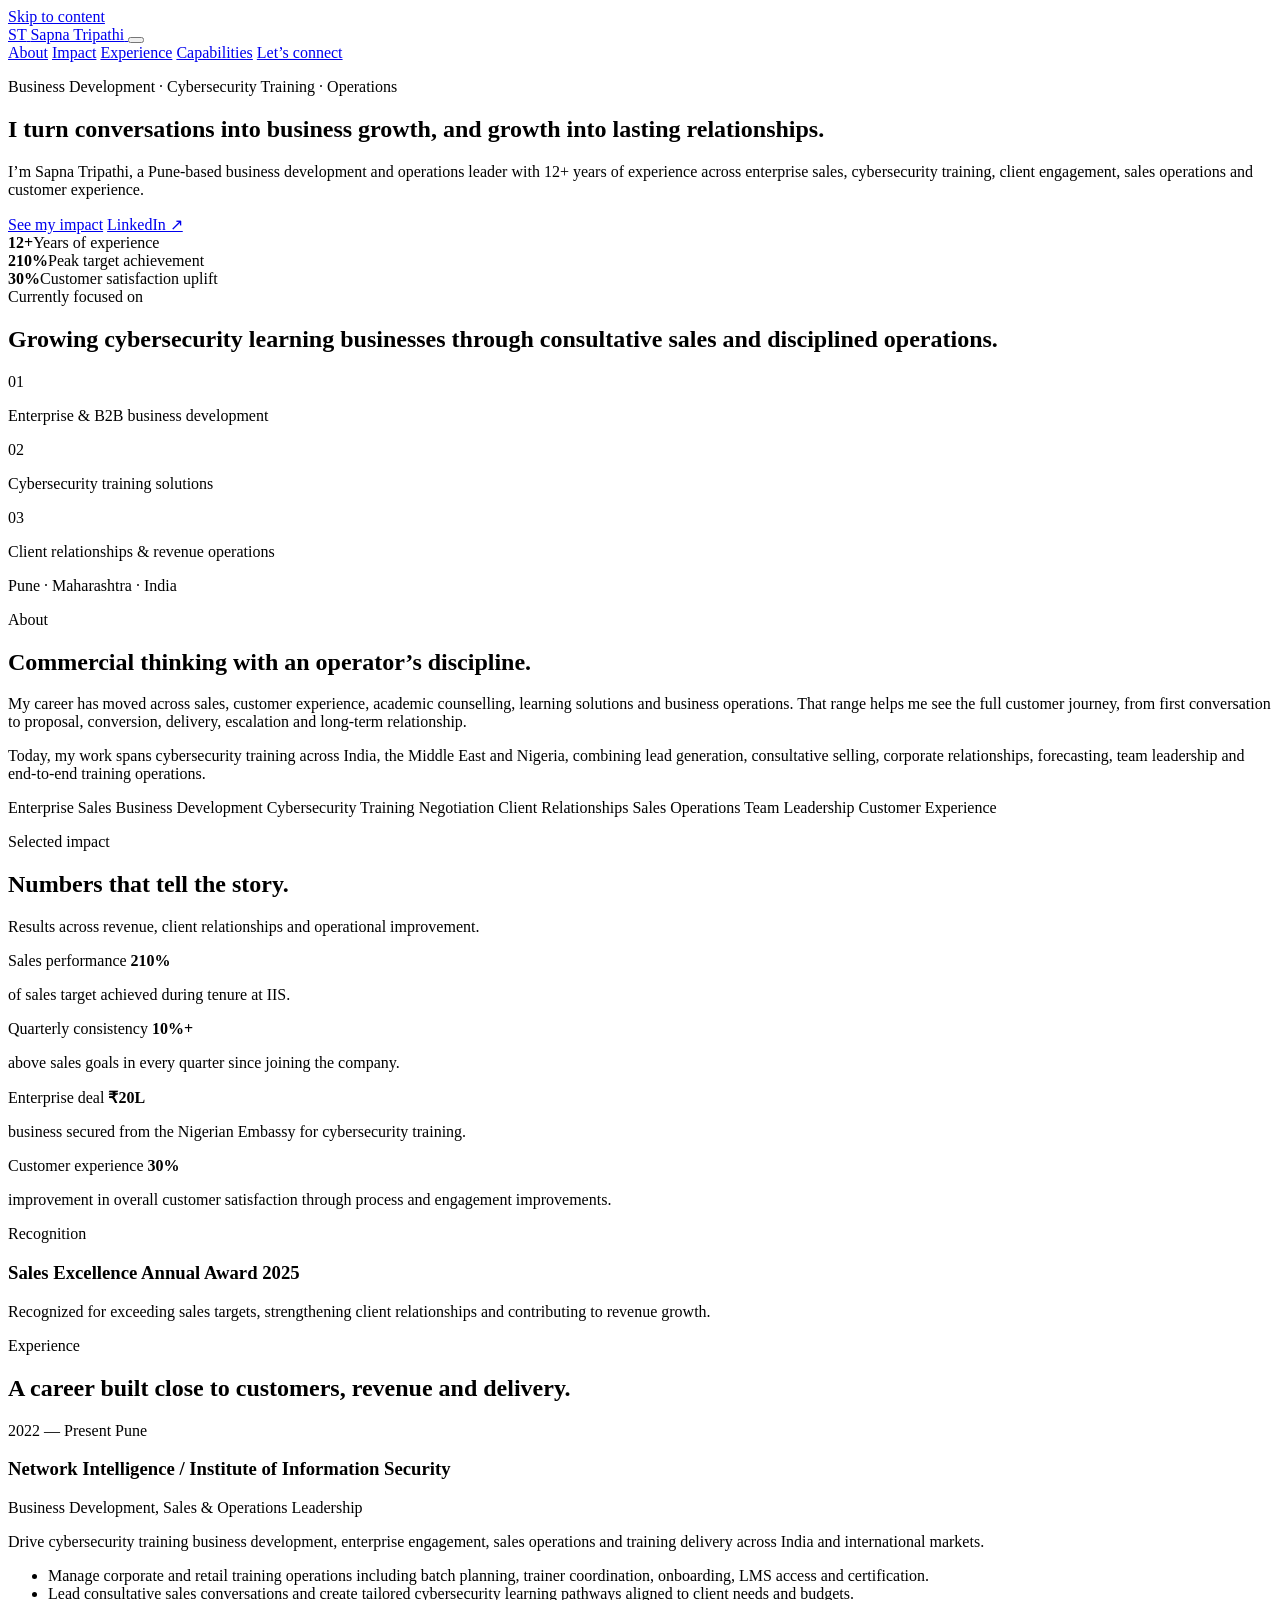
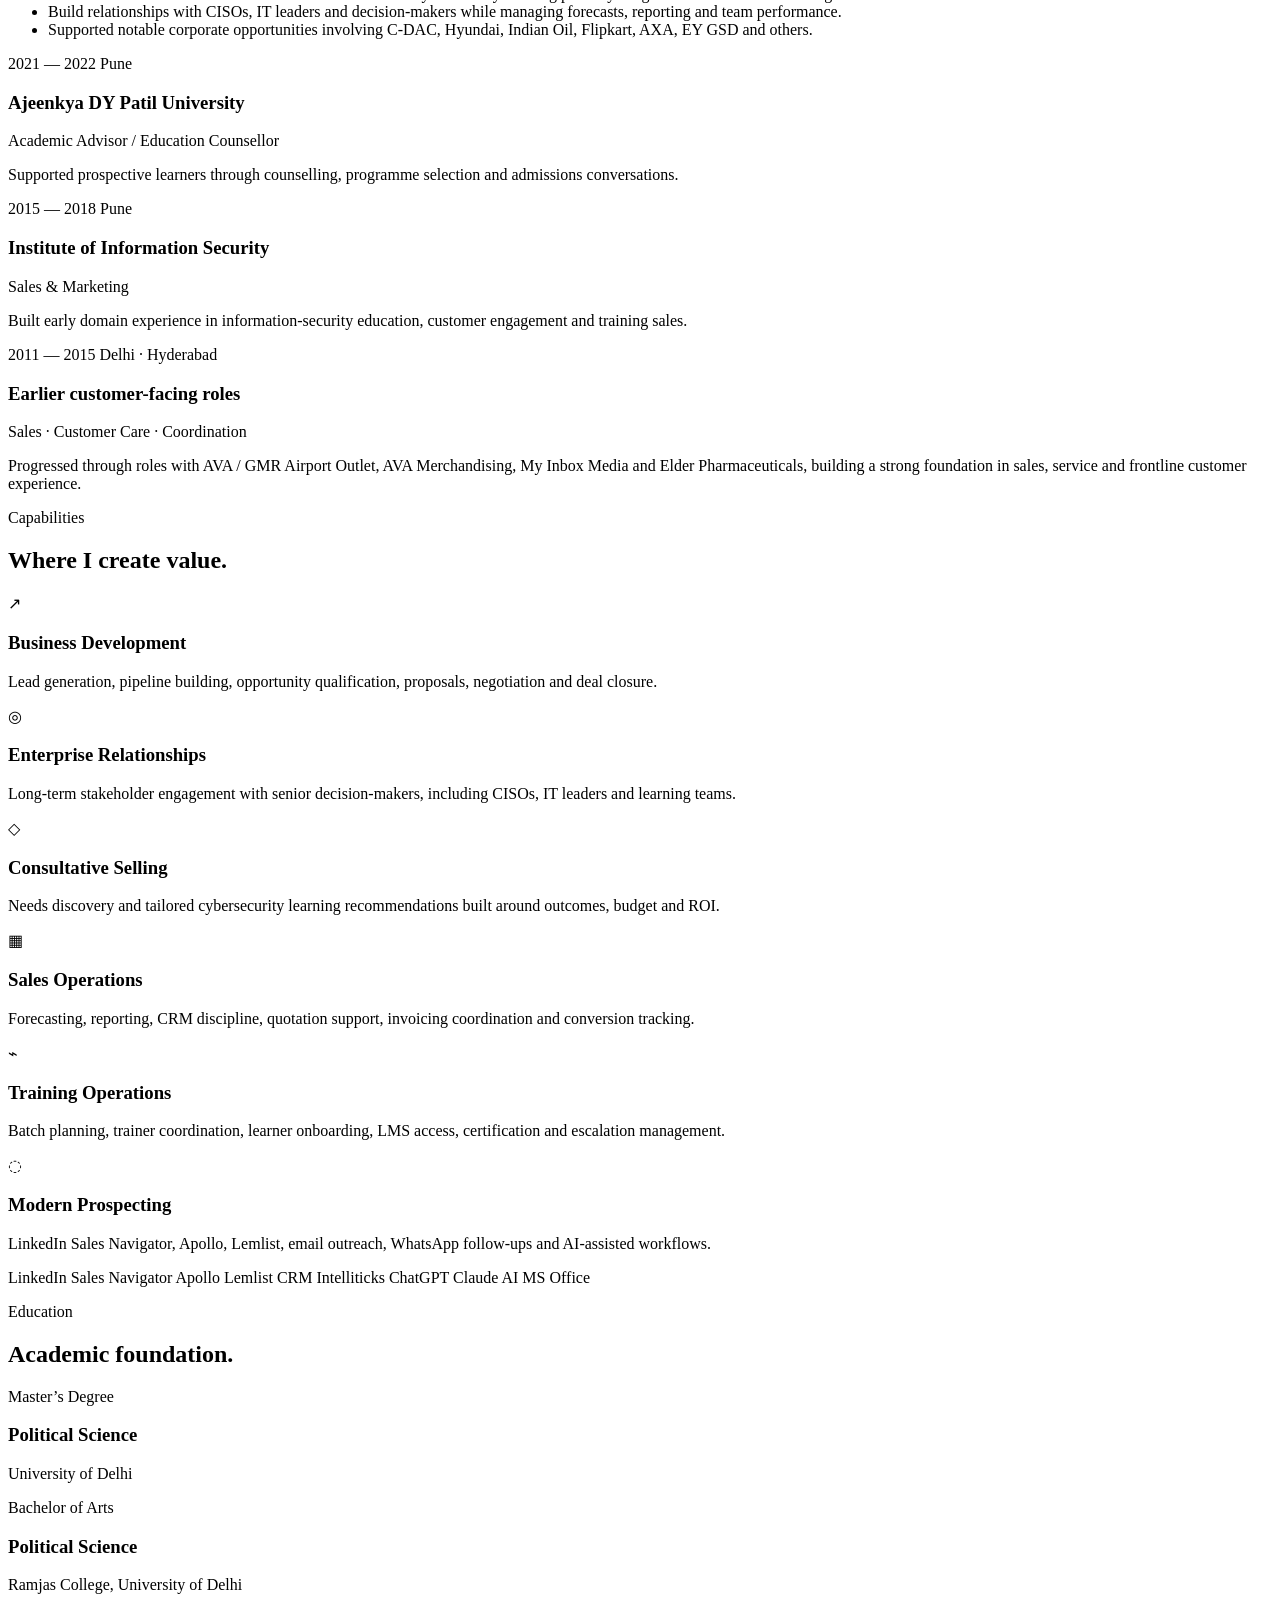
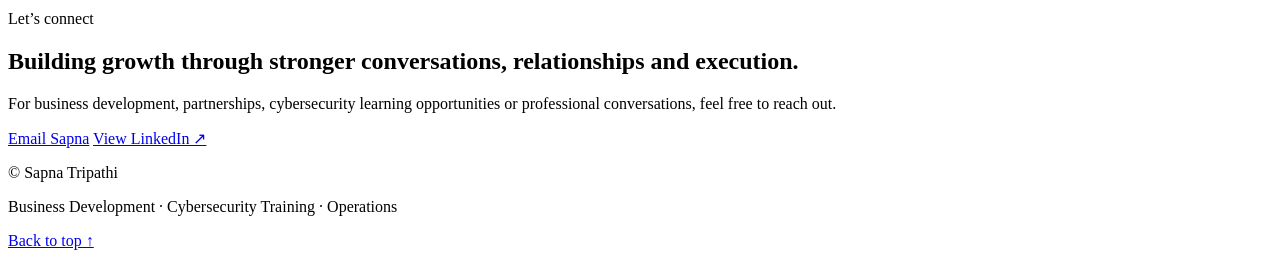
==== index.html @ ea3a7f4a "Create initial portfolio homepage" ====
<!doctype html>
<html lang="en">
<head>
  <meta charset="utf-8">
  <meta name="viewport" content="width=device-width, initial-scale=1">
  <title>Sapna Tripathi | Business Development & Operations</title>
  <meta name="description" content="Sapna Tripathi is a Business Development and Operations leader with 12+ years of experience across cybersecurity training, enterprise sales, client relationships, sales operations and customer experience.">
  <meta name="theme-color" content="#0d1726">
  <meta property="og:title" content="Sapna Tripathi | Business Development & Operations">
  <meta property="og:description" content="Business development, cybersecurity training, enterprise relationships and operations leadership.">
  <meta property="og:type" content="website">
  <link rel="preconnect" href="https://fonts.googleapis.com">
  <link rel="preconnect" href="https://fonts.gstatic.com" crossorigin>
  <link href="https://fonts.googleapis.com/css2?family=DM+Sans:wght@400;500;600;700&family=Manrope:wght@500;600;700;800&display=swap" rel="stylesheet">
  <link rel="stylesheet" href="styles.css">
  <script type="application/ld+json">
  {
    "@context": "https://schema.org",
    "@type": "Person",
    "name": "Sapna Tripathi",
    "jobTitle": "Business Development and Operations Leader",
    "address": {
      "@type": "PostalAddress",
      "addressLocality": "Pune",
      "addressRegion": "Maharashtra",
      "addressCountry": "IN"
    },
    "email": "mailto:sapna15sep@gmail.com",
    "sameAs": ["https://www.linkedin.com/in/sapna-tripathi-58500759/"]
  }
  </script>
</head>
<body>
  <a class="skip-link" href="#main">Skip to content</a>

  <header class="site-header" id="top">
    <div class="container nav-wrap">
      <a class="brand" href="#top" aria-label="Sapna Tripathi home">
        <span class="brand-mark">ST</span>
        <span class="brand-name">Sapna Tripathi</span>
      </a>

      <button class="nav-toggle" type="button" aria-expanded="false" aria-controls="primary-nav" aria-label="Open navigation">
        <span></span><span></span><span></span>
      </button>

      <nav id="primary-nav" class="primary-nav" aria-label="Primary navigation">
        <a href="#about">About</a>
        <a href="#impact">Impact</a>
        <a href="#experience">Experience</a>
        <a href="#capabilities">Capabilities</a>
        <a class="nav-cta" href="#contact">Let’s connect</a>
      </nav>
    </div>
  </header>

  <main id="main">
    <section class="hero section">
      <div class="hero-glow hero-glow-one"></div>
      <div class="hero-glow hero-glow-two"></div>

      <div class="container hero-grid">
        <div class="hero-copy reveal">
          <p class="eyebrow">Business Development · Cybersecurity Training · Operations</p>
          <h1>I turn conversations into <span>business growth</span>, and growth into lasting relationships.</h1>
          <p class="hero-lead">
            I’m Sapna Tripathi, a Pune-based business development and operations leader with 12+ years of experience across enterprise sales, cybersecurity training, client engagement, sales operations and customer experience.
          </p>

          <div class="hero-actions">
            <a class="button button-primary" href="#impact">See my impact</a>
            <a class="button button-ghost" href="https://www.linkedin.com/in/sapna-tripathi-58500759/" target="_blank" rel="noopener noreferrer">LinkedIn ↗</a>
          </div>

          <div class="hero-proof" aria-label="Career highlights">
            <div><strong>12+</strong><span>Years of experience</span></div>
            <div><strong>210%</strong><span>Peak target achievement</span></div>
            <div><strong>30%</strong><span>Customer satisfaction uplift</span></div>
          </div>
        </div>

        <aside class="hero-card reveal" aria-label="Professional focus">
          <div class="hero-card-top">
            <span class="status-dot"></span>
            <span>Currently focused on</span>
          </div>
          <h2>Growing cybersecurity learning businesses through consultative sales and disciplined operations.</h2>
          <div class="focus-list">
            <div class="focus-item">
              <span>01</span>
              <p>Enterprise & B2B business development</p>
            </div>
            <div class="focus-item">
              <span>02</span>
              <p>Cybersecurity training solutions</p>
            </div>
            <div class="focus-item">
              <span>03</span>
              <p>Client relationships & revenue operations</p>
            </div>
          </div>
          <div class="location-chip">Pune · Maharashtra · India</div>
        </aside>
      </div>
    </section>

    <section class="section section-light" id="about">
      <div class="container split-layout">
        <div class="section-heading reveal">
          <p class="eyebrow">About</p>
          <h2>Commercial thinking with an operator’s discipline.</h2>
        </div>
        <div class="about-copy reveal">
          <p>
            My career has moved across sales, customer experience, academic counselling, learning solutions and business operations. That range helps me see the full customer journey, from first conversation to proposal, conversion, delivery, escalation and long-term relationship.
          </p>
          <p>
            Today, my work spans cybersecurity training across India, the Middle East and Nigeria, combining lead generation, consultative selling, corporate relationships, forecasting, team leadership and end-to-end training operations.
          </p>
          <div class="about-tags" aria-label="Areas of expertise">
            <span>Enterprise Sales</span>
            <span>Business Development</span>
            <span>Cybersecurity Training</span>
            <span>Negotiation</span>
            <span>Client Relationships</span>
            <span>Sales Operations</span>
            <span>Team Leadership</span>
            <span>Customer Experience</span>
          </div>
        </div>
      </div>
    </section>

    <section class="section impact-section" id="impact">
      <div class="container">
        <div class="section-heading centered reveal">
          <p class="eyebrow">Selected impact</p>
          <h2>Numbers that tell the story.</h2>
          <p>Results across revenue, client relationships and operational improvement.</p>
        </div>

        <div class="impact-grid">
          <article class="metric-card reveal">
            <span class="metric-label">Sales performance</span>
            <strong>210%</strong>
            <p>of sales target achieved during tenure at IIS.</p>
          </article>
          <article class="metric-card reveal">
            <span class="metric-label">Quarterly consistency</span>
            <strong>10%+</strong>
            <p>above sales goals in every quarter since joining the company.</p>
          </article>
          <article class="metric-card reveal">
            <span class="metric-label">Enterprise deal</span>
            <strong>₹20L</strong>
            <p>business secured from the Nigerian Embassy for cybersecurity training.</p>
          </article>
          <article class="metric-card reveal">
            <span class="metric-label">Customer experience</span>
            <strong>30%</strong>
            <p>improvement in overall customer satisfaction through process and engagement improvements.</p>
          </article>
        </div>

        <div class="recognition reveal">
          <div>
            <p class="eyebrow">Recognition</p>
            <h3>Sales Excellence Annual Award 2025</h3>
          </div>
          <p>Recognized for exceeding sales targets, strengthening client relationships and contributing to revenue growth.</p>
        </div>
      </div>
    </section>

    <section class="section section-light" id="experience">
      <div class="container">
        <div class="section-heading reveal">
          <p class="eyebrow">Experience</p>
          <h2>A career built close to customers, revenue and delivery.</h2>
        </div>

        <div class="timeline">
          <article class="timeline-item reveal">
            <div class="timeline-meta">
              <span>2022 — Present</span>
              <span>Pune</span>
            </div>
            <div class="timeline-content">
              <h3>Network Intelligence / Institute of Information Security</h3>
              <p class="role">Business Development, Sales & Operations Leadership</p>
              <p>Drive cybersecurity training business development, enterprise engagement, sales operations and training delivery across India and international markets.</p>
              <ul>
                <li>Manage corporate and retail training operations including batch planning, trainer coordination, onboarding, LMS access and certification.</li>
                <li>Lead consultative sales conversations and create tailored cybersecurity learning pathways aligned to client needs and budgets.</li>
                <li>Build relationships with CISOs, IT leaders and decision-makers while managing forecasts, reporting and team performance.</li>
                <li>Supported notable corporate opportunities involving C-DAC, Hyundai, Indian Oil, Flipkart, AXA, EY GSD and others.</li>
              </ul>
            </div>
          </article>

          <article class="timeline-item reveal">
            <div class="timeline-meta">
              <span>2021 — 2022</span>
              <span>Pune</span>
            </div>
            <div class="timeline-content">
              <h3>Ajeenkya DY Patil University</h3>
              <p class="role">Academic Advisor / Education Counsellor</p>
              <p>Supported prospective learners through counselling, programme selection and admissions conversations.</p>
            </div>
          </article>

          <article class="timeline-item reveal">
            <div class="timeline-meta">
              <span>2015 — 2018</span>
              <span>Pune</span>
            </div>
            <div class="timeline-content">
              <h3>Institute of Information Security</h3>
              <p class="role">Sales & Marketing</p>
              <p>Built early domain experience in information-security education, customer engagement and training sales.</p>
            </div>
          </article>

          <article class="timeline-item reveal">
            <div class="timeline-meta">
              <span>2011 — 2015</span>
              <span>Delhi · Hyderabad</span>
            </div>
            <div class="timeline-content">
              <h3>Earlier customer-facing roles</h3>
              <p class="role">Sales · Customer Care · Coordination</p>
              <p>Progressed through roles with AVA / GMR Airport Outlet, AVA Merchandising, My Inbox Media and Elder Pharmaceuticals, building a strong foundation in sales, service and frontline customer experience.</p>
            </div>
          </article>
        </div>
      </div>
    </section>

    <section class="section capabilities-section" id="capabilities">
      <div class="container">
        <div class="section-heading centered reveal">
          <p class="eyebrow">Capabilities</p>
          <h2>Where I create value.</h2>
        </div>

        <div class="capability-grid">
          <article class="capability-card reveal">
            <span class="icon">↗</span>
            <h3>Business Development</h3>
            <p>Lead generation, pipeline building, opportunity qualification, proposals, negotiation and deal closure.</p>
          </article>
          <article class="capability-card reveal">
            <span class="icon">◎</span>
            <h3>Enterprise Relationships</h3>
            <p>Long-term stakeholder engagement with senior decision-makers, including CISOs, IT leaders and learning teams.</p>
          </article>
          <article class="capability-card reveal">
            <span class="icon">◇</span>
            <h3>Consultative Selling</h3>
            <p>Needs discovery and tailored cybersecurity learning recommendations built around outcomes, budget and ROI.</p>
          </article>
          <article class="capability-card reveal">
            <span class="icon">▦</span>
            <h3>Sales Operations</h3>
            <p>Forecasting, reporting, CRM discipline, quotation support, invoicing coordination and conversion tracking.</p>
          </article>
          <article class="capability-card reveal">
            <span class="icon">⌁</span>
            <h3>Training Operations</h3>
            <p>Batch planning, trainer coordination, learner onboarding, LMS access, certification and escalation management.</p>
          </article>
          <article class="capability-card reveal">
            <span class="icon">◌</span>
            <h3>Modern Prospecting</h3>
            <p>LinkedIn Sales Navigator, Apollo, Lemlist, email outreach, WhatsApp follow-ups and AI-assisted workflows.</p>
          </article>
        </div>

        <div class="tool-strip reveal">
          <span>LinkedIn Sales Navigator</span>
          <span>Apollo</span>
          <span>Lemlist</span>
          <span>CRM Intelliticks</span>
          <span>ChatGPT</span>
          <span>Claude AI</span>
          <span>MS Office</span>
        </div>
      </div>
    </section>

    <section class="section section-light education-section" id="education">
      <div class="container split-layout">
        <div class="section-heading reveal">
          <p class="eyebrow">Education</p>
          <h2>Academic foundation.</h2>
        </div>
        <div class="education-list reveal">
          <article>
            <span>Master’s Degree</span>
            <h3>Political Science</h3>
            <p>University of Delhi</p>
          </article>
          <article>
            <span>Bachelor of Arts</span>
            <h3>Political Science</h3>
            <p>Ramjas College, University of Delhi</p>
          </article>
        </div>
      </div>
    </section>

    <section class="section contact-section" id="contact">
      <div class="container contact-card reveal">
        <div>
          <p class="eyebrow">Let’s connect</p>
          <h2>Building growth through stronger conversations, relationships and execution.</h2>
          <p>For business development, partnerships, cybersecurity learning opportunities or professional conversations, feel free to reach out.</p>
        </div>
        <div class="contact-actions">
          <a class="button button-primary button-light" href="mailto:sapna15sep@gmail.com">Email Sapna</a>
          <a class="button button-ghost button-ghost-light" href="https://www.linkedin.com/in/sapna-tripathi-58500759/" target="_blank" rel="noopener noreferrer">View LinkedIn ↗</a>
        </div>
      </div>
    </section>
  </main>

  <footer class="site-footer">
    <div class="container footer-inner">
      <p>© <span id="year"></span> Sapna Tripathi</p>
      <p>Business Development · Cybersecurity Training · Operations</p>
      <a href="#top">Back to top ↑</a>
    </div>
  </footer>

  <script src="script.js"></script>
</body>
</html>
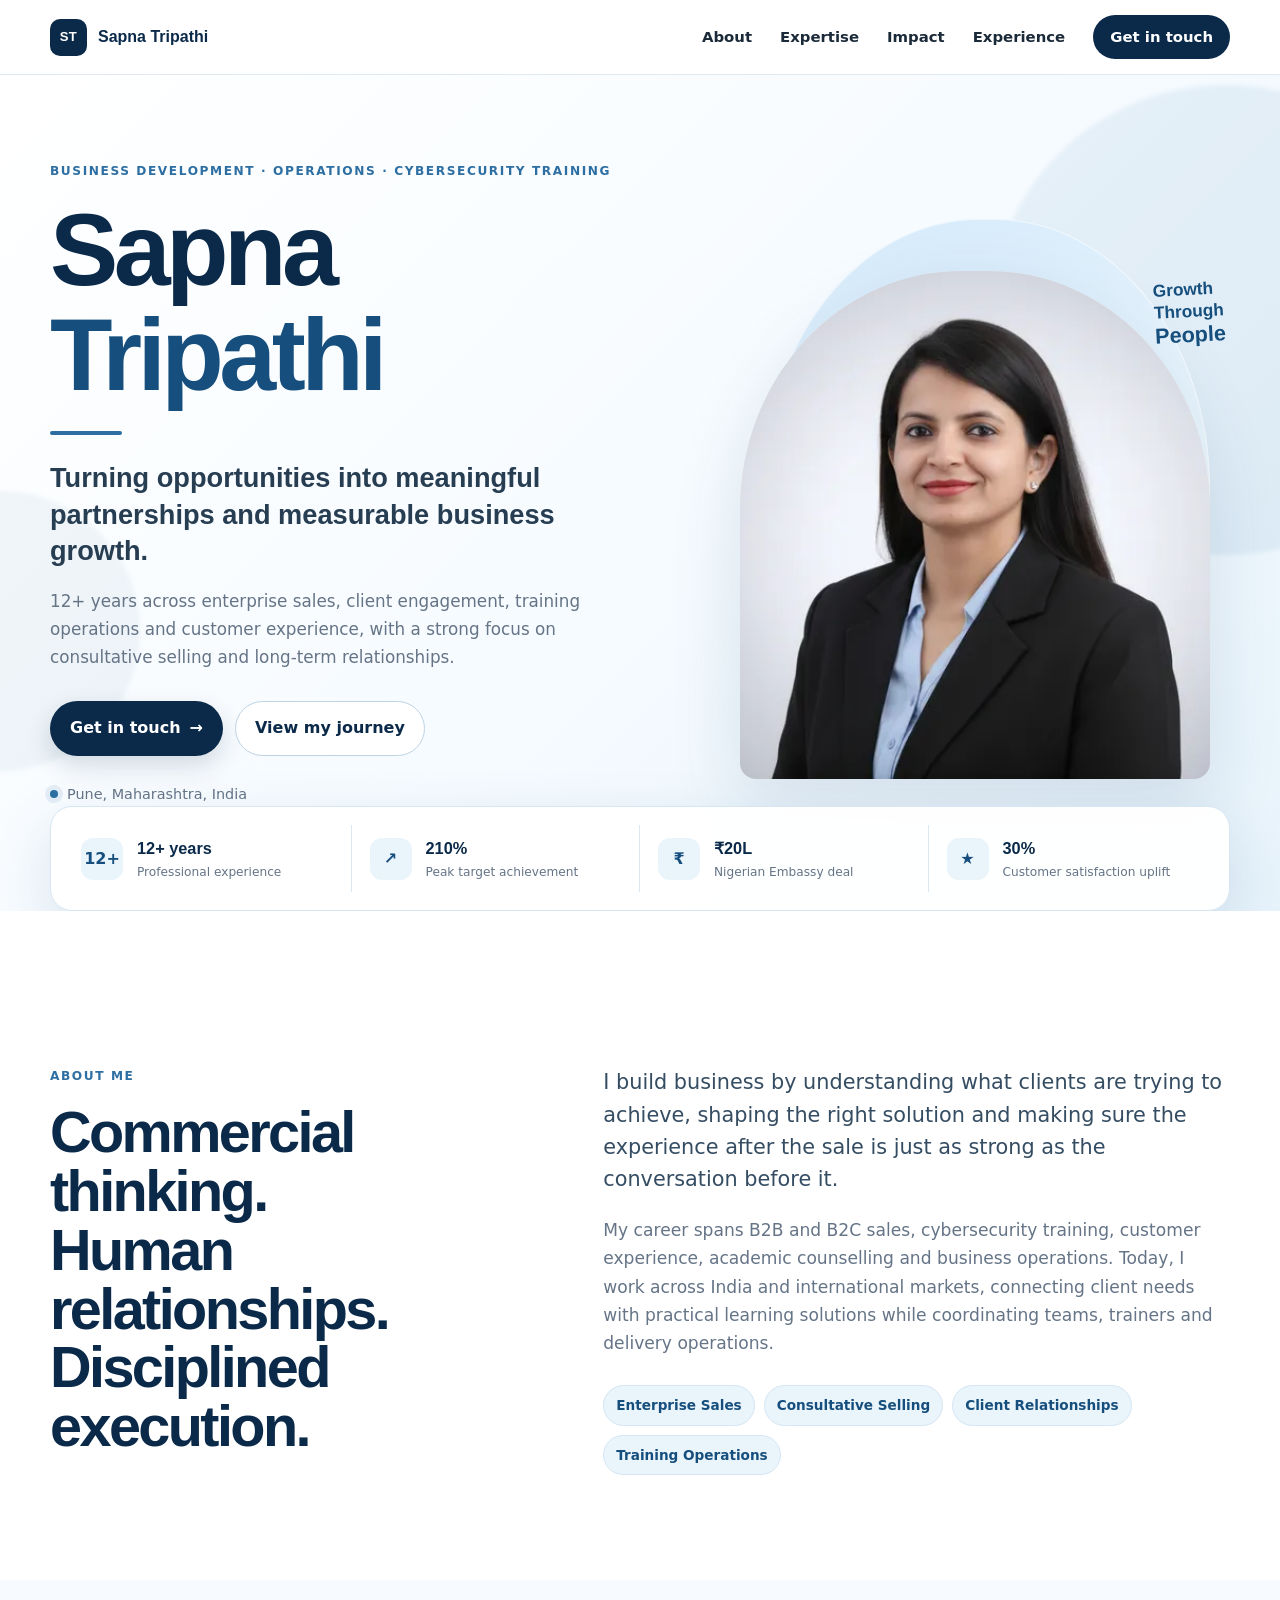
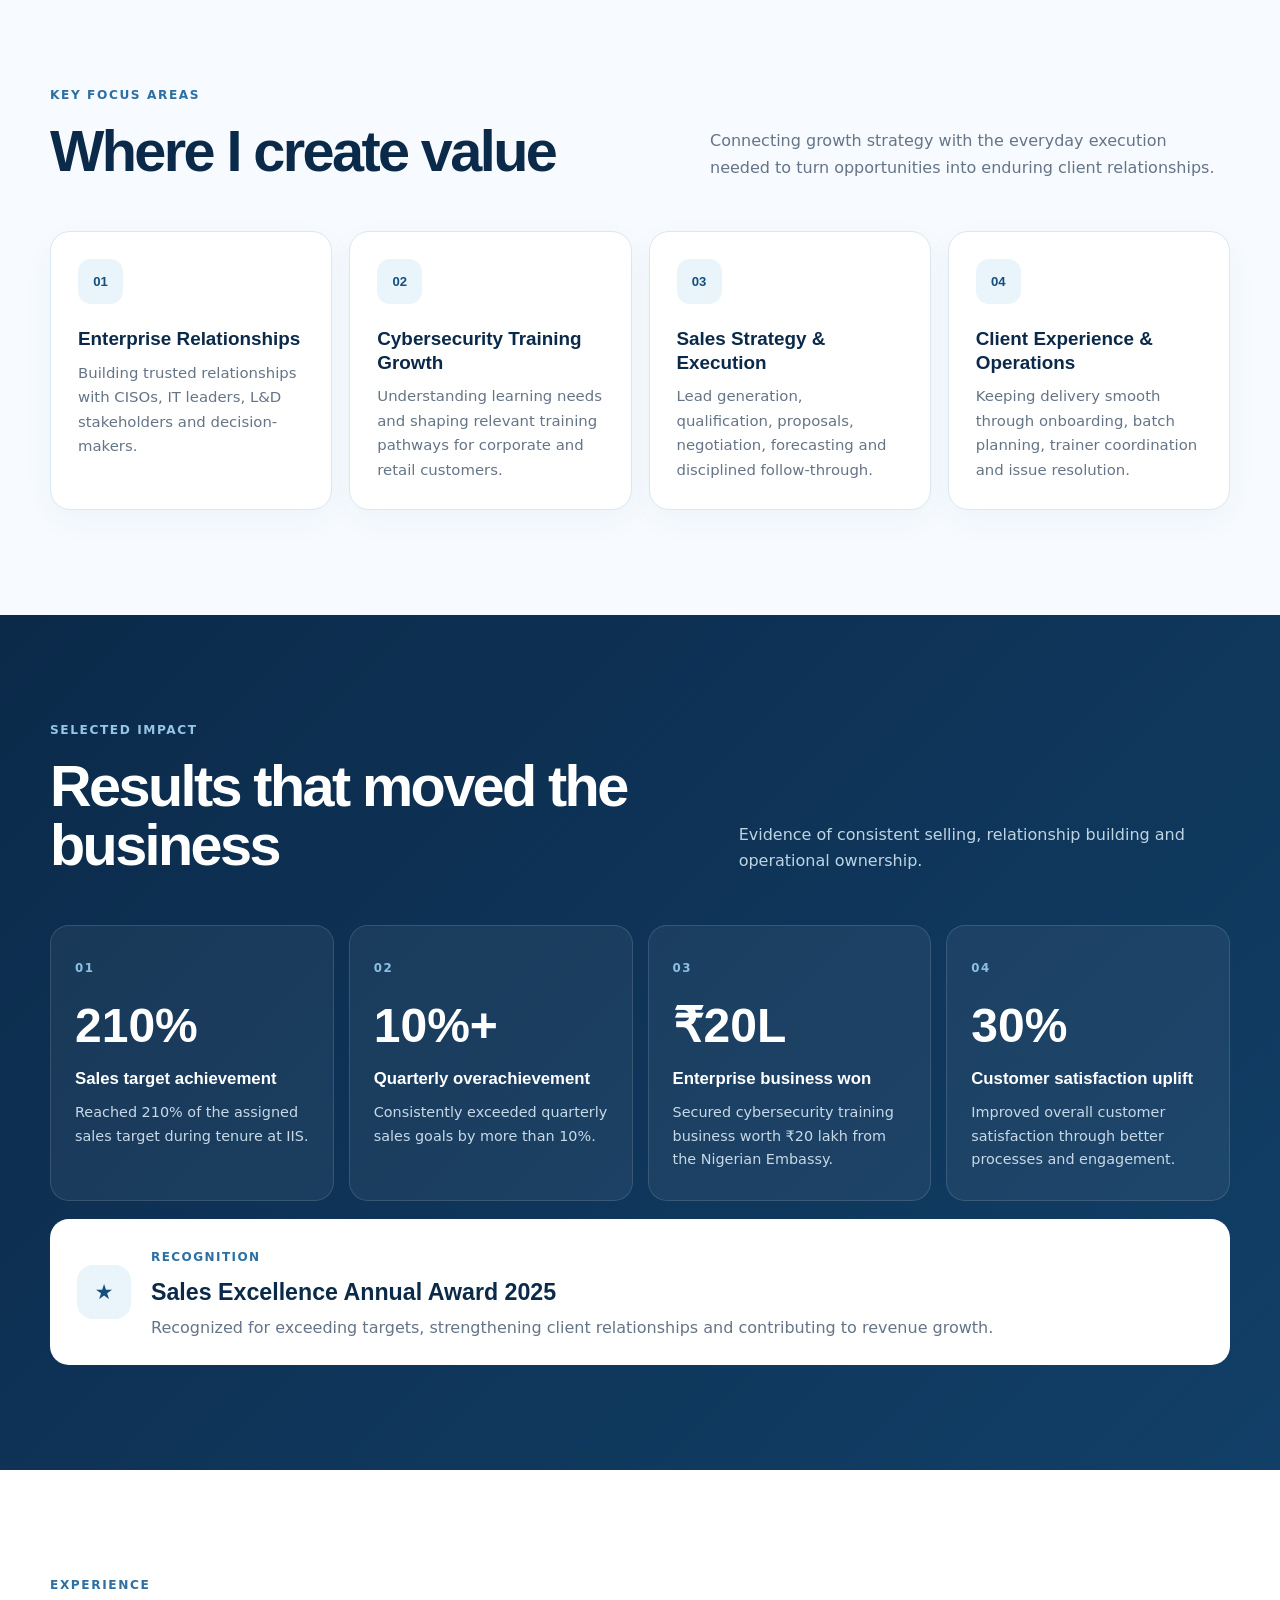
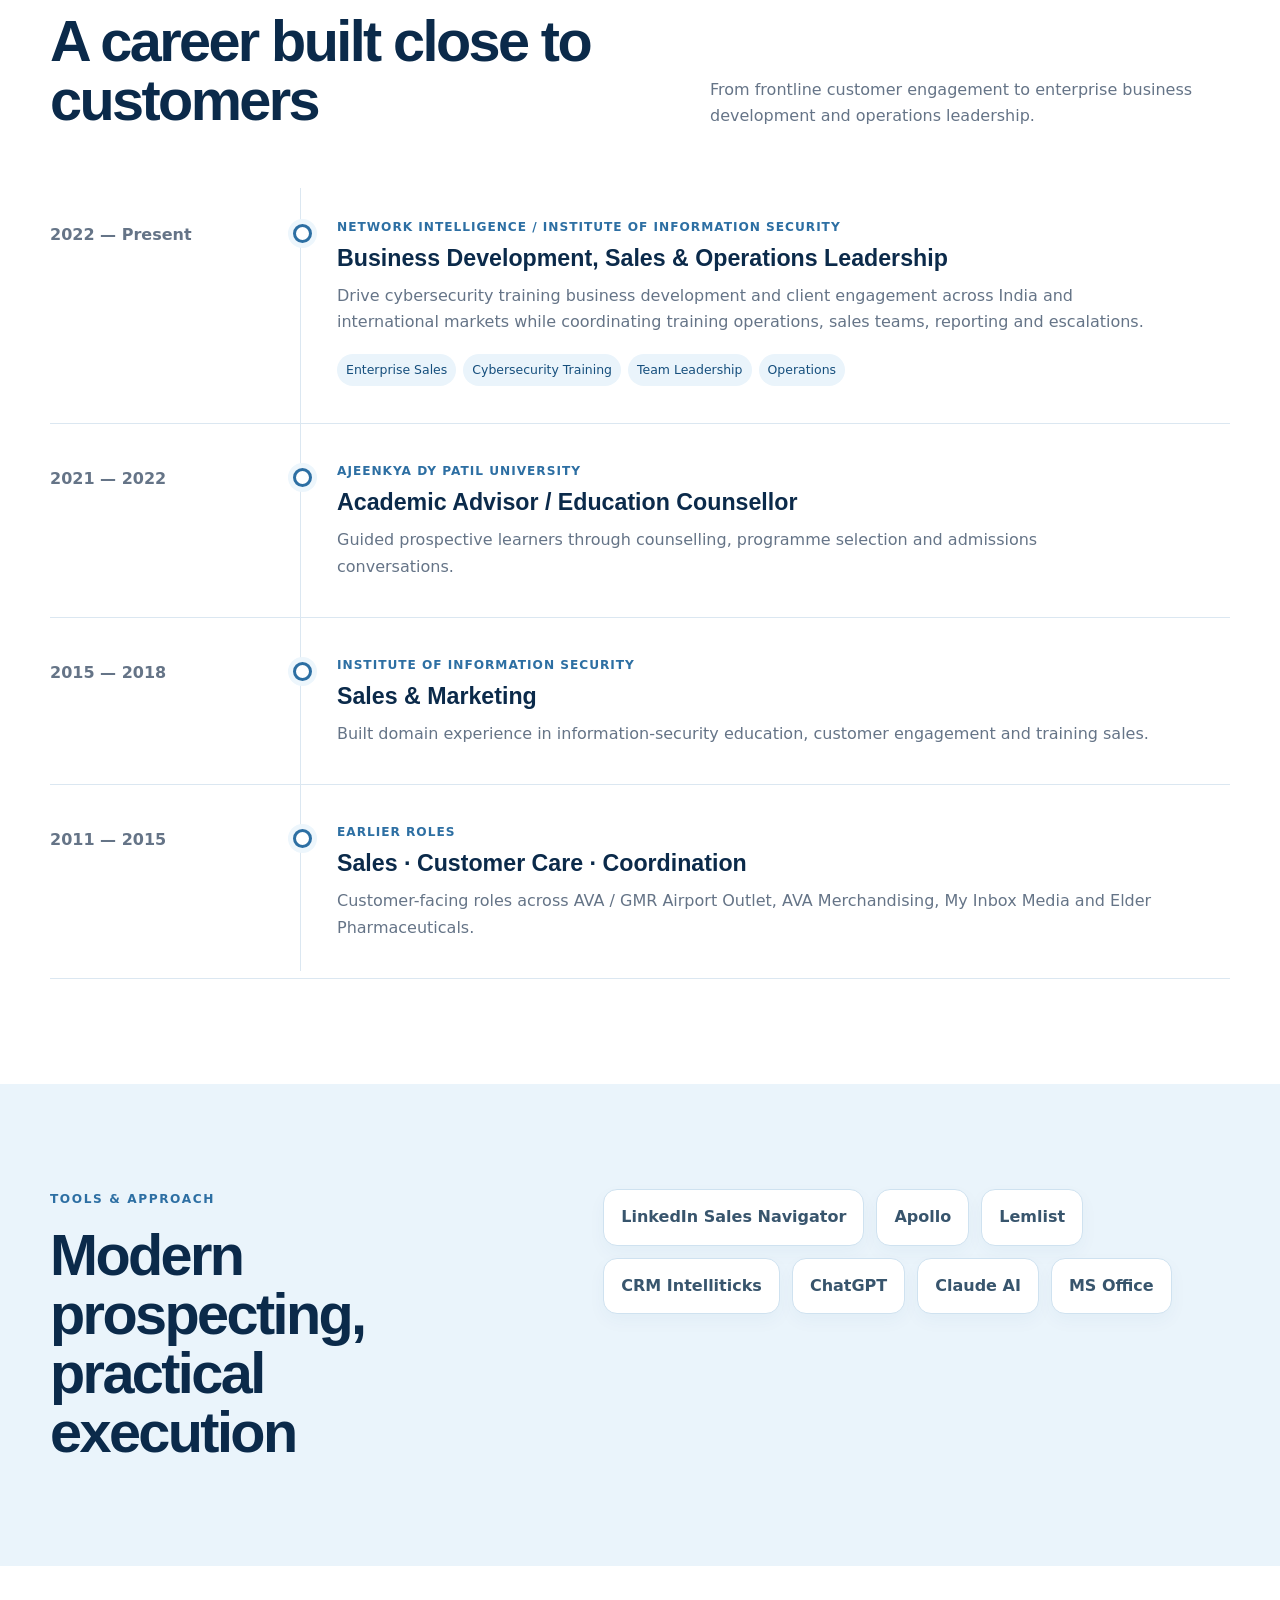
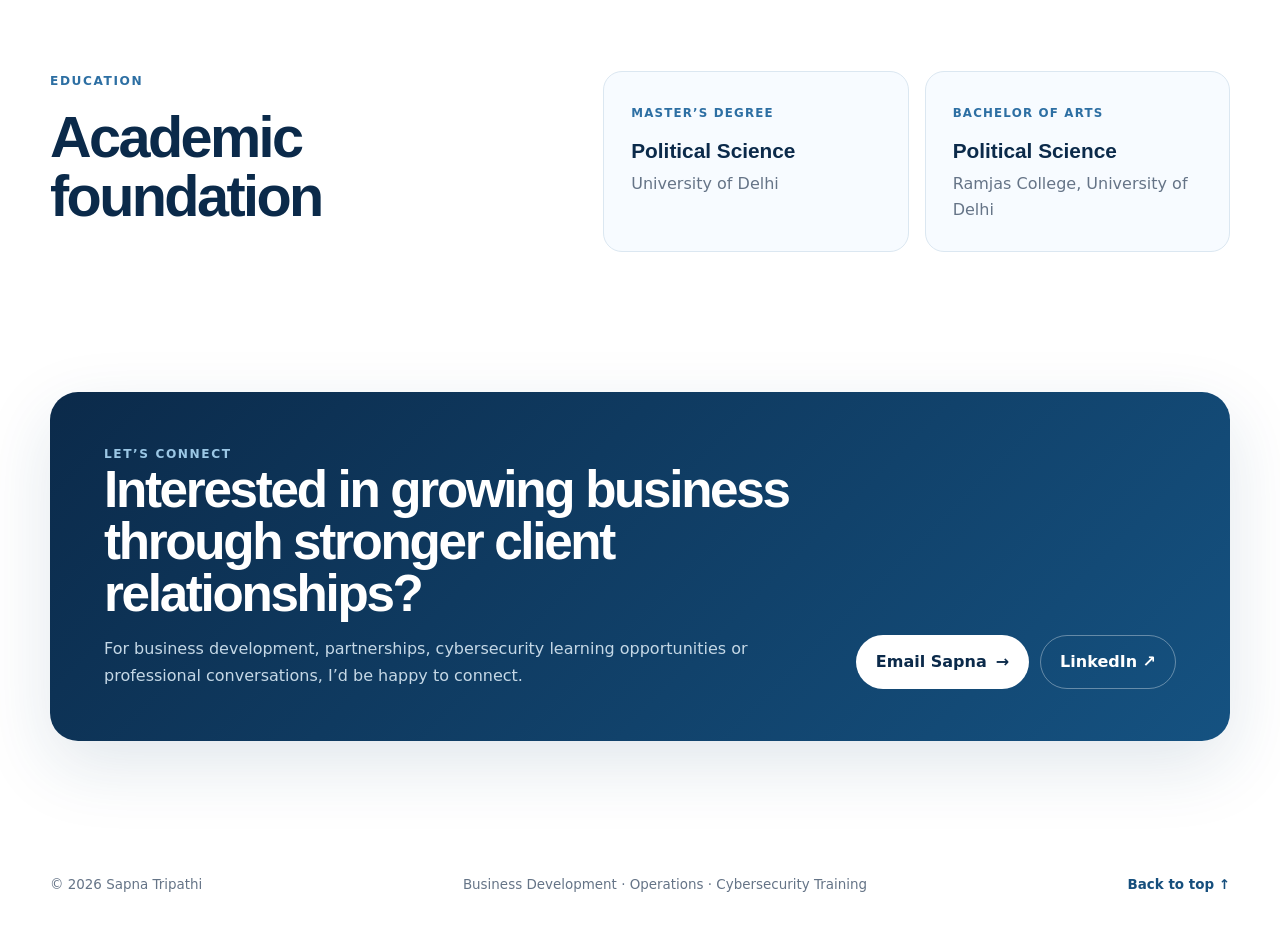
==== commit 4498cacd: "Redesign portfolio with modern corporate blue theme" ====
--- a/index.html
+++ b/index.html
@@ -4,8 +4,8 @@
   <meta charset="utf-8">
   <meta name="viewport" content="width=device-width, initial-scale=1">
   <title>Sapna Tripathi | Business Development & Operations</title>
-  <meta name="description" content="Sapna Tripathi is a Business Development and Operations leader with 12+ years of experience across cybersecurity training, enterprise sales, client relationships, sales operations and customer experience.">
-  <meta name="theme-color" content="#0d1726">
+  <meta name="description" content="Sapna Tripathi is a Business Development and Operations leader with 12+ years of experience across cybersecurity training, enterprise sales, client relationships and operations.">
+  <meta name="theme-color" content="#0b2a4a">
   <meta property="og:title" content="Sapna Tripathi | Business Development & Operations">
   <meta property="og:description" content="Business development, cybersecurity training, enterprise relationships and operations leadership.">
   <meta property="og:type" content="website">
@@ -15,18 +15,13 @@
   <link rel="stylesheet" href="styles.css">
   <script type="application/ld+json">
   {
-    "@context": "https://schema.org",
-    "@type": "Person",
-    "name": "Sapna Tripathi",
-    "jobTitle": "Business Development and Operations Leader",
-    "address": {
-      "@type": "PostalAddress",
-      "addressLocality": "Pune",
-      "addressRegion": "Maharashtra",
-      "addressCountry": "IN"
-    },
-    "email": "mailto:sapna15sep@gmail.com",
-    "sameAs": ["https://www.linkedin.com/in/sapna-tripathi-58500759/"]
+    "@context":"https://schema.org",
+    "@type":"Person",
+    "name":"Sapna Tripathi",
+    "jobTitle":"Business Development and Operations Leader",
+    "address":{"@type":"PostalAddress","addressLocality":"Pune","addressRegion":"Maharashtra","addressCountry":"IN"},
+    "email":"mailto:sapna15sep@gmail.com",
+    "sameAs":["https://www.linkedin.com/in/sapna-tripathi-58500759/"]
   }
   </script>
 </head>
@@ -37,247 +32,248 @@
     <div class="container nav-wrap">
       <a class="brand" href="#top" aria-label="Sapna Tripathi home">
         <span class="brand-mark">ST</span>
-        <span class="brand-name">Sapna Tripathi</span>
+        <span>Sapna Tripathi</span>
       </a>
 
       <button class="nav-toggle" type="button" aria-expanded="false" aria-controls="primary-nav" aria-label="Open navigation">
         <span></span><span></span><span></span>
       </button>
 
-      <nav id="primary-nav" class="primary-nav" aria-label="Primary navigation">
+      <nav class="primary-nav" id="primary-nav" aria-label="Primary navigation">
         <a href="#about">About</a>
+        <a href="#focus">Expertise</a>
         <a href="#impact">Impact</a>
         <a href="#experience">Experience</a>
-        <a href="#capabilities">Capabilities</a>
-        <a class="nav-cta" href="#contact">Let’s connect</a>
+        <a class="nav-cta" href="#contact">Get in touch</a>
       </nav>
     </div>
   </header>
 
   <main id="main">
-    <section class="hero section">
-      <div class="hero-glow hero-glow-one"></div>
-      <div class="hero-glow hero-glow-two"></div>
+    <section class="hero">
+      <div class="hero-orb hero-orb-one"></div>
+      <div class="hero-orb hero-orb-two"></div>
 
       <div class="container hero-grid">
         <div class="hero-copy reveal">
-          <p class="eyebrow">Business Development · Cybersecurity Training · Operations</p>
-          <h1>I turn conversations into <span>business growth</span>, and growth into lasting relationships.</h1>
-          <p class="hero-lead">
-            I’m Sapna Tripathi, a Pune-based business development and operations leader with 12+ years of experience across enterprise sales, cybersecurity training, client engagement, sales operations and customer experience.
-          </p>
+          <p class="eyebrow">Business Development · Operations · Cybersecurity Training</p>
+          <h1>Sapna<br><span>Tripathi</span></h1>
+          <div class="headline-rule"></div>
+          <p class="hero-tagline">Turning opportunities into meaningful partnerships and measurable business growth.</p>
+          <p class="hero-summary">12+ years across enterprise sales, client engagement, training operations and customer experience, with a strong focus on consultative selling and long-term relationships.</p>
 
           <div class="hero-actions">
-            <a class="button button-primary" href="#impact">See my impact</a>
-            <a class="button button-ghost" href="https://www.linkedin.com/in/sapna-tripathi-58500759/" target="_blank" rel="noopener noreferrer">LinkedIn ↗</a>
-          </div>
-
-          <div class="hero-proof" aria-label="Career highlights">
-            <div><strong>12+</strong><span>Years of experience</span></div>
-            <div><strong>210%</strong><span>Peak target achievement</span></div>
-            <div><strong>30%</strong><span>Customer satisfaction uplift</span></div>
-          </div>
-        </div>
-
-        <aside class="hero-card reveal" aria-label="Professional focus">
-          <div class="hero-card-top">
-            <span class="status-dot"></span>
-            <span>Currently focused on</span>
-          </div>
-          <h2>Growing cybersecurity learning businesses through consultative sales and disciplined operations.</h2>
-          <div class="focus-list">
-            <div class="focus-item">
-              <span>01</span>
-              <p>Enterprise & B2B business development</p>
-            </div>
-            <div class="focus-item">
-              <span>02</span>
-              <p>Cybersecurity training solutions</p>
-            </div>
-            <div class="focus-item">
-              <span>03</span>
-              <p>Client relationships & revenue operations</p>
-            </div>
-          </div>
-          <div class="location-chip">Pune · Maharashtra · India</div>
-        </aside>
-      </div>
-    </section>
-
-    <section class="section section-light" id="about">
-      <div class="container split-layout">
+            <a class="button button-primary" href="#contact">Get in touch <span>→</span></a>
+            <a class="button button-secondary" href="#experience">View my journey</a>
+          </div>
+
+          <div class="hero-note">
+            <span class="note-dot"></span>
+            <span>Pune, Maharashtra, India</span>
+          </div>
+        </div>
+
+        <div class="hero-portrait-wrap reveal">
+          <div class="portrait-backdrop"></div>
+          <div class="portrait-frame">
+            <img src="assets/sapna-portrait.webp" alt="Sapna Tripathi" class="portrait">
+          </div>
+          <div class="portrait-caption">
+            <span>Growth</span>
+            <span>Through</span>
+            <strong>People</strong>
+          </div>
+        </div>
+      </div>
+
+      <div class="container">
+        <div class="stats-panel reveal" aria-label="Career highlights">
+          <div class="stat">
+            <span class="stat-icon">12+</span>
+            <div><strong>12+ years</strong><small>Professional experience</small></div>
+          </div>
+          <div class="stat">
+            <span class="stat-icon">↗</span>
+            <div><strong>210%</strong><small>Peak target achievement</small></div>
+          </div>
+          <div class="stat">
+            <span class="stat-icon">₹</span>
+            <div><strong>₹20L</strong><small>Nigerian Embassy deal</small></div>
+          </div>
+          <div class="stat">
+            <span class="stat-icon">★</span>
+            <div><strong>30%</strong><small>Customer satisfaction uplift</small></div>
+          </div>
+        </div>
+      </div>
+    </section>
+
+    <section class="section about-section" id="about">
+      <div class="container about-grid">
+        <div class="section-intro reveal">
+          <p class="eyebrow">About me</p>
+          <h2>Commercial thinking.<br>Human relationships.<br>Disciplined execution.</h2>
+        </div>
+        <div class="about-copy reveal">
+          <p class="lead">I build business by understanding what clients are trying to achieve, shaping the right solution and making sure the experience after the sale is just as strong as the conversation before it.</p>
+          <p>My career spans B2B and B2C sales, cybersecurity training, customer experience, academic counselling and business operations. Today, I work across India and international markets, connecting client needs with practical learning solutions while coordinating teams, trainers and delivery operations.</p>
+          <div class="mini-facts">
+            <span>Enterprise Sales</span>
+            <span>Consultative Selling</span>
+            <span>Client Relationships</span>
+            <span>Training Operations</span>
+          </div>
+        </div>
+      </div>
+    </section>
+
+    <section class="section focus-section" id="focus">
+      <div class="container">
         <div class="section-heading reveal">
-          <p class="eyebrow">About</p>
-          <h2>Commercial thinking with an operator’s discipline.</h2>
-        </div>
-        <div class="about-copy reveal">
-          <p>
-            My career has moved across sales, customer experience, academic counselling, learning solutions and business operations. That range helps me see the full customer journey, from first conversation to proposal, conversion, delivery, escalation and long-term relationship.
-          </p>
-          <p>
-            Today, my work spans cybersecurity training across India, the Middle East and Nigeria, combining lead generation, consultative selling, corporate relationships, forecasting, team leadership and end-to-end training operations.
-          </p>
-          <div class="about-tags" aria-label="Areas of expertise">
-            <span>Enterprise Sales</span>
-            <span>Business Development</span>
-            <span>Cybersecurity Training</span>
-            <span>Negotiation</span>
-            <span>Client Relationships</span>
-            <span>Sales Operations</span>
-            <span>Team Leadership</span>
-            <span>Customer Experience</span>
-          </div>
+          <div>
+            <p class="eyebrow">Key focus areas</p>
+            <h2>Where I create value</h2>
+          </div>
+          <p>Connecting growth strategy with the everyday execution needed to turn opportunities into enduring client relationships.</p>
+        </div>
+
+        <div class="focus-grid">
+          <article class="focus-card reveal">
+            <div class="focus-icon">01</div>
+            <h3>Enterprise Relationships</h3>
+            <p>Building trusted relationships with CISOs, IT leaders, L&D stakeholders and decision-makers.</p>
+          </article>
+          <article class="focus-card reveal">
+            <div class="focus-icon">02</div>
+            <h3>Cybersecurity Training Growth</h3>
+            <p>Understanding learning needs and shaping relevant training pathways for corporate and retail customers.</p>
+          </article>
+          <article class="focus-card reveal">
+            <div class="focus-icon">03</div>
+            <h3>Sales Strategy & Execution</h3>
+            <p>Lead generation, qualification, proposals, negotiation, forecasting and disciplined follow-through.</p>
+          </article>
+          <article class="focus-card reveal">
+            <div class="focus-icon">04</div>
+            <h3>Client Experience & Operations</h3>
+            <p>Keeping delivery smooth through onboarding, batch planning, trainer coordination and issue resolution.</p>
+          </article>
         </div>
       </div>
     </section>
 
     <section class="section impact-section" id="impact">
       <div class="container">
-        <div class="section-heading centered reveal">
-          <p class="eyebrow">Selected impact</p>
-          <h2>Numbers that tell the story.</h2>
-          <p>Results across revenue, client relationships and operational improvement.</p>
+        <div class="section-heading impact-heading reveal">
+          <div>
+            <p class="eyebrow">Selected impact</p>
+            <h2>Results that moved the business</h2>
+          </div>
+          <p>Evidence of consistent selling, relationship building and operational ownership.</p>
         </div>
 
         <div class="impact-grid">
-          <article class="metric-card reveal">
-            <span class="metric-label">Sales performance</span>
+          <article class="impact-card reveal">
+            <span>01</span>
             <strong>210%</strong>
-            <p>of sales target achieved during tenure at IIS.</p>
-          </article>
-          <article class="metric-card reveal">
-            <span class="metric-label">Quarterly consistency</span>
+            <h3>Sales target achievement</h3>
+            <p>Reached 210% of the assigned sales target during tenure at IIS.</p>
+          </article>
+          <article class="impact-card reveal">
+            <span>02</span>
             <strong>10%+</strong>
-            <p>above sales goals in every quarter since joining the company.</p>
-          </article>
-          <article class="metric-card reveal">
-            <span class="metric-label">Enterprise deal</span>
+            <h3>Quarterly overachievement</h3>
+            <p>Consistently exceeded quarterly sales goals by more than 10%.</p>
+          </article>
+          <article class="impact-card reveal">
+            <span>03</span>
             <strong>₹20L</strong>
-            <p>business secured from the Nigerian Embassy for cybersecurity training.</p>
-          </article>
-          <article class="metric-card reveal">
-            <span class="metric-label">Customer experience</span>
+            <h3>Enterprise business won</h3>
+            <p>Secured cybersecurity training business worth ₹20 lakh from the Nigerian Embassy.</p>
+          </article>
+          <article class="impact-card reveal">
+            <span>04</span>
             <strong>30%</strong>
-            <p>improvement in overall customer satisfaction through process and engagement improvements.</p>
-          </article>
-        </div>
-
-        <div class="recognition reveal">
+            <h3>Customer satisfaction uplift</h3>
+            <p>Improved overall customer satisfaction through better processes and engagement.</p>
+          </article>
+        </div>
+
+        <div class="award-banner reveal">
+          <div class="award-icon">★</div>
           <div>
-            <p class="eyebrow">Recognition</p>
+            <span>Recognition</span>
             <h3>Sales Excellence Annual Award 2025</h3>
-          </div>
-          <p>Recognized for exceeding sales targets, strengthening client relationships and contributing to revenue growth.</p>
-        </div>
-      </div>
-    </section>
-
-    <section class="section section-light" id="experience">
+            <p>Recognized for exceeding targets, strengthening client relationships and contributing to revenue growth.</p>
+          </div>
+        </div>
+      </div>
+    </section>
+
+    <section class="section experience-section" id="experience">
       <div class="container">
         <div class="section-heading reveal">
-          <p class="eyebrow">Experience</p>
-          <h2>A career built close to customers, revenue and delivery.</h2>
+          <div>
+            <p class="eyebrow">Experience</p>
+            <h2>A career built close to customers</h2>
+          </div>
+          <p>From frontline customer engagement to enterprise business development and operations leadership.</p>
         </div>
 
         <div class="timeline">
           <article class="timeline-item reveal">
-            <div class="timeline-meta">
-              <span>2022 — Present</span>
-              <span>Pune</span>
+            <div class="timeline-date">2022 — Present</div>
+            <div class="timeline-dot"></div>
+            <div class="timeline-body">
+              <p class="company">Network Intelligence / Institute of Information Security</p>
+              <h3>Business Development, Sales & Operations Leadership</h3>
+              <p>Drive cybersecurity training business development and client engagement across India and international markets while coordinating training operations, sales teams, reporting and escalations.</p>
+              <div class="timeline-tags">
+                <span>Enterprise Sales</span><span>Cybersecurity Training</span><span>Team Leadership</span><span>Operations</span>
+              </div>
             </div>
-            <div class="timeline-content">
-              <h3>Network Intelligence / Institute of Information Security</h3>
-              <p class="role">Business Development, Sales & Operations Leadership</p>
-              <p>Drive cybersecurity training business development, enterprise engagement, sales operations and training delivery across India and international markets.</p>
-              <ul>
-                <li>Manage corporate and retail training operations including batch planning, trainer coordination, onboarding, LMS access and certification.</li>
-                <li>Lead consultative sales conversations and create tailored cybersecurity learning pathways aligned to client needs and budgets.</li>
-                <li>Build relationships with CISOs, IT leaders and decision-makers while managing forecasts, reporting and team performance.</li>
-                <li>Supported notable corporate opportunities involving C-DAC, Hyundai, Indian Oil, Flipkart, AXA, EY GSD and others.</li>
-              </ul>
+          </article>
+
+          <article class="timeline-item reveal">
+            <div class="timeline-date">2021 — 2022</div>
+            <div class="timeline-dot"></div>
+            <div class="timeline-body">
+              <p class="company">Ajeenkya DY Patil University</p>
+              <h3>Academic Advisor / Education Counsellor</h3>
+              <p>Guided prospective learners through counselling, programme selection and admissions conversations.</p>
             </div>
           </article>
 
           <article class="timeline-item reveal">
-            <div class="timeline-meta">
-              <span>2021 — 2022</span>
-              <span>Pune</span>
+            <div class="timeline-date">2015 — 2018</div>
+            <div class="timeline-dot"></div>
+            <div class="timeline-body">
+              <p class="company">Institute of Information Security</p>
+              <h3>Sales & Marketing</h3>
+              <p>Built domain experience in information-security education, customer engagement and training sales.</p>
             </div>
-            <div class="timeline-content">
-              <h3>Ajeenkya DY Patil University</h3>
-              <p class="role">Academic Advisor / Education Counsellor</p>
-              <p>Supported prospective learners through counselling, programme selection and admissions conversations.</p>
+          </article>
+
+          <article class="timeline-item reveal">
+            <div class="timeline-date">2011 — 2015</div>
+            <div class="timeline-dot"></div>
+            <div class="timeline-body">
+              <p class="company">Earlier roles</p>
+              <h3>Sales · Customer Care · Coordination</h3>
+              <p>Customer-facing roles across AVA / GMR Airport Outlet, AVA Merchandising, My Inbox Media and Elder Pharmaceuticals.</p>
             </div>
           </article>
-
-          <article class="timeline-item reveal">
-            <div class="timeline-meta">
-              <span>2015 — 2018</span>
-              <span>Pune</span>
-            </div>
-            <div class="timeline-content">
-              <h3>Institute of Information Security</h3>
-              <p class="role">Sales & Marketing</p>
-              <p>Built early domain experience in information-security education, customer engagement and training sales.</p>
-            </div>
-          </article>
-
-          <article class="timeline-item reveal">
-            <div class="timeline-meta">
-              <span>2011 — 2015</span>
-              <span>Delhi · Hyderabad</span>
-            </div>
-            <div class="timeline-content">
-              <h3>Earlier customer-facing roles</h3>
-              <p class="role">Sales · Customer Care · Coordination</p>
-              <p>Progressed through roles with AVA / GMR Airport Outlet, AVA Merchandising, My Inbox Media and Elder Pharmaceuticals, building a strong foundation in sales, service and frontline customer experience.</p>
-            </div>
-          </article>
-        </div>
-      </div>
-    </section>
-
-    <section class="section capabilities-section" id="capabilities">
-      <div class="container">
-        <div class="section-heading centered reveal">
-          <p class="eyebrow">Capabilities</p>
-          <h2>Where I create value.</h2>
-        </div>
-
-        <div class="capability-grid">
-          <article class="capability-card reveal">
-            <span class="icon">↗</span>
-            <h3>Business Development</h3>
-            <p>Lead generation, pipeline building, opportunity qualification, proposals, negotiation and deal closure.</p>
-          </article>
-          <article class="capability-card reveal">
-            <span class="icon">◎</span>
-            <h3>Enterprise Relationships</h3>
-            <p>Long-term stakeholder engagement with senior decision-makers, including CISOs, IT leaders and learning teams.</p>
-          </article>
-          <article class="capability-card reveal">
-            <span class="icon">◇</span>
-            <h3>Consultative Selling</h3>
-            <p>Needs discovery and tailored cybersecurity learning recommendations built around outcomes, budget and ROI.</p>
-          </article>
-          <article class="capability-card reveal">
-            <span class="icon">▦</span>
-            <h3>Sales Operations</h3>
-            <p>Forecasting, reporting, CRM discipline, quotation support, invoicing coordination and conversion tracking.</p>
-          </article>
-          <article class="capability-card reveal">
-            <span class="icon">⌁</span>
-            <h3>Training Operations</h3>
-            <p>Batch planning, trainer coordination, learner onboarding, LMS access, certification and escalation management.</p>
-          </article>
-          <article class="capability-card reveal">
-            <span class="icon">◌</span>
-            <h3>Modern Prospecting</h3>
-            <p>LinkedIn Sales Navigator, Apollo, Lemlist, email outreach, WhatsApp follow-ups and AI-assisted workflows.</p>
-          </article>
-        </div>
-
-        <div class="tool-strip reveal">
+        </div>
+      </div>
+    </section>
+
+    <section class="section toolkit-section">
+      <div class="container toolkit-grid">
+        <div class="section-intro reveal">
+          <p class="eyebrow">Tools & approach</p>
+          <h2>Modern prospecting, practical execution</h2>
+        </div>
+        <div class="tool-list reveal">
           <span>LinkedIn Sales Navigator</span>
           <span>Apollo</span>
           <span>Lemlist</span>
@@ -289,13 +285,13 @@
       </div>
     </section>
 
-    <section class="section section-light education-section" id="education">
-      <div class="container split-layout">
-        <div class="section-heading reveal">
+    <section class="section education-section">
+      <div class="container education-grid">
+        <div class="section-intro reveal">
           <p class="eyebrow">Education</p>
-          <h2>Academic foundation.</h2>
-        </div>
-        <div class="education-list reveal">
+          <h2>Academic foundation</h2>
+        </div>
+        <div class="education-cards reveal">
           <article>
             <span>Master’s Degree</span>
             <h3>Political Science</h3>
@@ -311,15 +307,15 @@
     </section>
 
     <section class="section contact-section" id="contact">
-      <div class="container contact-card reveal">
+      <div class="container contact-panel reveal">
         <div>
           <p class="eyebrow">Let’s connect</p>
-          <h2>Building growth through stronger conversations, relationships and execution.</h2>
-          <p>For business development, partnerships, cybersecurity learning opportunities or professional conversations, feel free to reach out.</p>
+          <h2>Interested in growing business through stronger client relationships?</h2>
+          <p>For business development, partnerships, cybersecurity learning opportunities or professional conversations, I’d be happy to connect.</p>
         </div>
         <div class="contact-actions">
-          <a class="button button-primary button-light" href="mailto:sapna15sep@gmail.com">Email Sapna</a>
-          <a class="button button-ghost button-ghost-light" href="https://www.linkedin.com/in/sapna-tripathi-58500759/" target="_blank" rel="noopener noreferrer">View LinkedIn ↗</a>
+          <a class="button button-light" href="mailto:sapna15sep@gmail.com">Email Sapna <span>→</span></a>
+          <a class="button button-outline-light" href="https://www.linkedin.com/in/sapna-tripathi-58500759/" target="_blank" rel="noopener noreferrer">LinkedIn ↗</a>
         </div>
       </div>
     </section>
@@ -328,7 +324,7 @@
   <footer class="site-footer">
     <div class="container footer-inner">
       <p>© <span id="year"></span> Sapna Tripathi</p>
-      <p>Business Development · Cybersecurity Training · Operations</p>
+      <p>Business Development · Operations · Cybersecurity Training</p>
       <a href="#top">Back to top ↑</a>
     </div>
   </footer>
--- a/styles.css
+++ b/styles.css
@@ -0,0 +1,193 @@
+:root{
+  --navy:#0b2a4a;
+  --blue:#164f7d;
+  --blue-2:#2d6fa3;
+  --sky:#eaf4fb;
+  --sky-2:#dceefa;
+  --ice:#f7fbff;
+  --white:#ffffff;
+  --text:#1b2a39;
+  --muted:#657487;
+  --line:#dbe7f1;
+  --shadow:0 24px 70px rgba(25,73,110,.13);
+  --max:1180px
+}
+*{box-sizing:border-box}
+html{scroll-behavior:smooth}
+body{margin:0;font-family:"DM Sans",system-ui,-apple-system,BlinkMacSystemFont,"Segoe UI",sans-serif;color:var(--text);background:var(--white);line-height:1.65}
+body.nav-open{overflow:hidden}
+a{color:inherit;text-decoration:none}
+img{display:block;max-width:100%}
+button{font:inherit}
+.container{width:min(calc(100% - 40px),var(--max));margin-inline:auto}
+.section{padding:105px 0}
+.skip-link{position:fixed;left:16px;top:-50px;z-index:3000;background:var(--navy);color:#fff;padding:9px 13px;border-radius:8px}
+.skip-link:focus{top:16px}
+
+.site-header{position:sticky;top:0;z-index:1000;background:rgba(255,255,255,.92);backdrop-filter:blur(14px);border-bottom:1px solid rgba(219,231,241,.9)}
+.nav-wrap{height:74px;display:flex;align-items:center;justify-content:space-between;gap:26px}
+.brand{display:flex;align-items:center;gap:11px;font-family:"Manrope",sans-serif;font-weight:800;color:var(--navy)}
+.brand-mark{display:grid;place-items:center;width:37px;height:37px;border-radius:10px;background:var(--navy);color:#fff;font-size:.82rem;letter-spacing:.03em}
+.primary-nav{display:flex;align-items:center;gap:28px;font-size:.93rem;font-weight:600}
+.primary-nav a{transition:.2s}
+.primary-nav a:hover{color:var(--blue-2)}
+.nav-cta{background:var(--navy);color:#fff!important;padding:10px 17px;border-radius:999px}
+.nav-toggle{display:none;background:none;border:0;padding:6px}
+.nav-toggle span{display:block;width:25px;height:2px;background:var(--navy);margin:5px 0}
+
+.hero{position:relative;overflow:hidden;background:linear-gradient(135deg,#fff 0%,#f6fbff 52%,#e7f3fb 100%);padding:86px 0 0}
+.hero-orb{position:absolute;border-radius:50%;filter:blur(2px);pointer-events:none}
+.hero-orb-one{width:470px;height:470px;right:-180px;top:10px;background:rgba(45,111,163,.08)}
+.hero-orb-two{width:280px;height:280px;left:-140px;bottom:140px;background:rgba(22,79,125,.05)}
+.hero-grid{position:relative;z-index:2;display:grid;grid-template-columns:1.05fr .95fr;gap:55px;align-items:center}
+.eyebrow{margin:0 0 17px;text-transform:uppercase;letter-spacing:.13em;font-size:.76rem;font-weight:800;color:var(--blue-2)}
+.hero h1,.section h2,.contact-panel h2{font-family:"Manrope",sans-serif;letter-spacing:-.045em;line-height:1.02;margin:0}
+.hero h1{font-size:clamp(4rem,8vw,7.1rem);color:var(--navy)}
+.hero h1 span{color:var(--blue)}
+.headline-rule{width:72px;height:4px;background:var(--blue-2);border-radius:99px;margin:24px 0 25px}
+.hero-tagline{font-family:"Manrope",sans-serif;font-weight:650;font-size:clamp(1.3rem,2.2vw,1.7rem);line-height:1.35;max-width:650px;margin:0;color:#263d52}
+.hero-summary{max-width:680px;margin:18px 0 0;color:var(--muted);font-size:1.05rem}
+.hero-actions{display:flex;flex-wrap:wrap;gap:12px;margin-top:30px}
+.button{display:inline-flex;align-items:center;justify-content:center;gap:9px;padding:13px 19px;border-radius:999px;font-weight:800;border:1px solid transparent;transition:.2s}
+.button:hover{transform:translateY(-2px)}
+.button-primary{background:var(--navy);color:#fff;box-shadow:0 10px 24px rgba(11,42,74,.16)}
+.button-secondary{background:#fff;border-color:#bdd3e4;color:var(--navy)}
+.hero-note{display:flex;align-items:center;gap:9px;margin-top:27px;color:var(--muted);font-size:.9rem}
+.note-dot{width:8px;height:8px;border-radius:50%;background:var(--blue-2);box-shadow:0 0 0 5px rgba(45,111,163,.1)}
+
+.hero-portrait-wrap{position:relative;min-height:590px;display:flex;align-items:flex-end;justify-content:center}
+.portrait-backdrop{position:absolute;inset:30px 20px 0 68px;border-radius:48% 48% 20px 20px;background:linear-gradient(160deg,#d4eafb,#eef7fd 58%,#c8e2f4);box-shadow:inset 0 0 0 1px rgba(255,255,255,.6)}
+.portrait-frame{position:relative;z-index:2;width:min(100%,470px);margin-left:25px;border-radius:47% 47% 16px 16px;overflow:hidden;box-shadow:var(--shadow)}
+.portrait{width:100%;aspect-ratio:1/1.08;object-fit:cover;object-position:center 18%;background:#eaf0f5}
+.portrait-caption{position:absolute;z-index:3;right:5px;top:90px;display:flex;flex-direction:column;color:var(--blue);font-family:"Manrope",sans-serif;font-size:1.08rem;line-height:1.25;font-weight:600;transform:rotate(-3deg)}
+.portrait-caption strong{font-size:1.35rem}
+
+.stats-panel{position:relative;z-index:5;transform:translateY(50%);display:grid;grid-template-columns:repeat(4,1fr);background:rgba(255,255,255,.97);border:1px solid #d6e6f2;border-radius:22px;box-shadow:0 22px 60px rgba(22,79,125,.14);padding:18px 12px}
+.stat{display:flex;align-items:center;gap:14px;padding:10px 18px;border-right:1px solid var(--line)}
+.stat:last-child{border-right:0}
+.stat-icon{display:grid;place-items:center;min-width:42px;height:42px;border-radius:12px;background:var(--sky);color:var(--blue);font-weight:800}
+.stat div{display:flex;flex-direction:column}
+.stat strong{font-family:"Manrope",sans-serif;font-size:1.02rem;color:var(--navy)}
+.stat small{color:var(--muted);font-size:.76rem}
+
+.about-section{padding-top:155px;background:#fff}
+.about-grid,.toolkit-grid,.education-grid{display:grid;grid-template-columns:.85fr 1.15fr;gap:90px}
+.section-intro h2,.section-heading h2{font-size:clamp(2.35rem,4.5vw,4.45rem);color:var(--navy)}
+.about-copy{color:var(--muted);font-size:1.07rem}
+.about-copy p{margin-top:0}
+.about-copy .lead{font-size:1.3rem;color:#354d63;font-weight:500;line-height:1.55}
+.mini-facts{display:flex;flex-wrap:wrap;gap:9px;margin-top:28px}
+.mini-facts span{padding:8px 12px;border-radius:999px;background:var(--sky);border:1px solid #d4e6f3;color:var(--blue);font-size:.85rem;font-weight:700}
+
+.focus-section{background:var(--ice)}
+.section-heading{display:flex;align-items:end;justify-content:space-between;gap:55px;margin-bottom:50px}
+.section-heading>p{max-width:520px;color:var(--muted);margin:0}
+.focus-grid{display:grid;grid-template-columns:repeat(4,1fr);gap:17px}
+.focus-card{background:#fff;border:1px solid var(--line);border-radius:20px;padding:27px;min-height:255px;box-shadow:0 10px 30px rgba(22,79,125,.045);transition:.25s}
+.focus-card:hover{transform:translateY(-5px);box-shadow:0 18px 40px rgba(22,79,125,.09)}
+.focus-icon{width:45px;height:45px;border-radius:13px;display:grid;place-items:center;background:var(--sky);color:var(--blue);font-family:"Manrope",sans-serif;font-weight:800;font-size:.82rem}
+.focus-card h3{font-family:"Manrope",sans-serif;font-size:1.18rem;color:var(--navy);line-height:1.25;margin:23px 0 10px}
+.focus-card p{margin:0;color:var(--muted);font-size:.93rem}
+
+.impact-section{background:linear-gradient(135deg,var(--navy),#123f67);color:#fff}
+.impact-heading h2{color:#fff}
+.impact-heading .eyebrow{color:#96c5e6}
+.impact-heading>p{color:#bfd4e3}
+.impact-grid{display:grid;grid-template-columns:repeat(4,1fr);gap:15px}
+.impact-card{position:relative;padding:28px 24px;border:1px solid rgba(255,255,255,.13);border-radius:19px;background:rgba(255,255,255,.055)}
+.impact-card>span{font-size:.74rem;color:#8bc0e4;font-weight:800;letter-spacing:.12em}
+.impact-card strong{display:block;font-family:"Manrope",sans-serif;font-size:3rem;line-height:1;margin:22px 0 15px;color:#fff}
+.impact-card h3{font-family:"Manrope",sans-serif;font-size:1.05rem;margin:0 0 8px}
+.impact-card p{color:#c7d9e7;margin:0;font-size:.9rem}
+.award-banner{margin-top:18px;padding:24px 27px;background:#fff;color:var(--text);border-radius:19px;display:grid;grid-template-columns:auto 1fr;gap:20px;align-items:center}
+.award-icon{width:54px;height:54px;border-radius:16px;display:grid;place-items:center;background:var(--sky);color:var(--blue);font-size:1.3rem}
+.award-banner span{font-size:.75rem;color:var(--blue-2);text-transform:uppercase;letter-spacing:.12em;font-weight:800}
+.award-banner h3{font-family:"Manrope",sans-serif;color:var(--navy);font-size:1.45rem;margin:3px 0 4px}
+.award-banner p{margin:0;color:var(--muted)}
+
+.experience-section{background:#fff}
+.timeline{position:relative;margin-top:18px}
+.timeline:before{content:"";position:absolute;left:250px;top:8px;bottom:8px;width:1px;background:var(--line)}
+.timeline-item{display:grid;grid-template-columns:215px 40px 1fr;gap:16px;padding:37px 0;border-bottom:1px solid var(--line)}
+.timeline-date{font-weight:700;color:var(--muted);padding-top:5px}
+.timeline-dot{position:relative}
+.timeline-dot:before{content:"";position:absolute;top:7px;left:12px;width:13px;height:13px;border-radius:50%;background:#fff;border:3px solid var(--blue-2);box-shadow:0 0 0 5px #edf6fc}
+.timeline-body .company{text-transform:uppercase;letter-spacing:.08em;color:var(--blue-2);font-size:.76rem;font-weight:800;margin:0 0 7px}
+.timeline-body h3{font-family:"Manrope",sans-serif;font-size:1.45rem;line-height:1.25;color:var(--navy);margin:0 0 10px}
+.timeline-body>p:last-of-type{color:var(--muted);margin:0;max-width:820px}
+.timeline-tags{display:flex;flex-wrap:wrap;gap:7px;margin-top:18px}
+.timeline-tags span{font-size:.78rem;padding:6px 9px;border-radius:999px;background:var(--sky);color:var(--blue)}
+
+.toolkit-section{background:var(--sky)}
+.tool-list{display:flex;flex-wrap:wrap;gap:12px;align-content:start}
+.tool-list span{background:#fff;border:1px solid #cfe2f0;border-radius:14px;padding:14px 17px;color:#38556d;font-weight:700;box-shadow:0 7px 18px rgba(22,79,125,.04)}
+
+.education-section{background:#fff}
+.education-cards{display:grid;grid-template-columns:1fr 1fr;gap:16px}
+.education-cards article{padding:27px;border-radius:19px;background:var(--ice);border:1px solid var(--line)}
+.education-cards span{font-size:.74rem;color:var(--blue-2);text-transform:uppercase;letter-spacing:.1em;font-weight:800}
+.education-cards h3{font-family:"Manrope",sans-serif;font-size:1.3rem;color:var(--navy);margin:8px 0 3px}
+.education-cards p{margin:0;color:var(--muted)}
+
+.contact-section{padding-top:35px}
+.contact-panel{padding:52px 54px;border-radius:28px;background:linear-gradient(135deg,var(--navy),#155281);color:#fff;display:grid;grid-template-columns:1.35fr .65fr;gap:50px;align-items:end;box-shadow:var(--shadow)}
+.contact-panel .eyebrow{color:#9bc7e5}
+.contact-panel h2{font-size:clamp(2.25rem,4vw,4rem);color:#fff}
+.contact-panel p{color:#c5d8e6;max-width:760px;margin-bottom:0}
+.contact-actions{display:flex;flex-wrap:wrap;gap:11px;justify-content:flex-end}
+.button-light{background:#fff;color:var(--navy)}
+.button-outline-light{border-color:rgba(255,255,255,.35);color:#fff}
+
+.site-footer{padding:28px 0 38px}
+.footer-inner{display:flex;align-items:center;justify-content:space-between;gap:20px;color:var(--muted);font-size:.84rem}
+.footer-inner p{margin:0}
+.footer-inner a{font-weight:700;color:var(--blue)}
+
+.reveal{opacity:0;transform:translateY(18px);transition:opacity .7s ease,transform .7s ease}
+.reveal.is-visible{opacity:1;transform:none}
+
+@media (max-width:1020px){
+  .hero-grid,.about-grid,.toolkit-grid,.education-grid,.contact-panel{grid-template-columns:1fr}
+  .hero-portrait-wrap{min-height:540px;max-width:650px}
+  .stats-panel{grid-template-columns:repeat(2,1fr);transform:translateY(35%)}
+  .stat:nth-child(2){border-right:0}
+  .stat:nth-child(-n+2){border-bottom:1px solid var(--line)}
+  .about-section{padding-top:140px}
+  .focus-grid,.impact-grid{grid-template-columns:repeat(2,1fr)}
+  .section-heading{align-items:start;flex-direction:column;gap:14px}
+  .contact-actions{justify-content:flex-start}
+}
+@media (max-width:760px){
+  .container{width:min(calc(100% - 28px),var(--max))}
+  .section{padding:75px 0}
+  .nav-toggle{display:block}
+  .primary-nav{position:fixed;left:0;right:0;top:74px;padding:17px 20px 23px;background:#fff;border-bottom:1px solid var(--line);display:flex;flex-direction:column;align-items:stretch;gap:0;transform:translateY(-130%);opacity:0;pointer-events:none;transition:.25s}
+  .primary-nav.is-open{transform:none;opacity:1;pointer-events:auto}
+  .primary-nav a{padding:12px 0}
+  .nav-cta{text-align:center;margin-top:7px}
+  .hero{padding-top:58px}
+  .hero h1{font-size:clamp(3.6rem,19vw,5.2rem)}
+  .hero-grid{gap:25px}
+  .hero-portrait-wrap{min-height:450px}
+  .portrait-backdrop{inset:30px 8px 0 20px}
+  .portrait-frame{width:92%;margin-left:0}
+  .portrait-caption{right:3px;top:65px;font-size:.9rem}
+  .stats-panel{grid-template-columns:1fr;transform:translateY(28%);padding:10px}
+  .stat{border-right:0;border-bottom:1px solid var(--line)!important}
+  .stat:last-child{border-bottom:0!important}
+  .about-section{padding-top:150px}
+  .focus-grid,.impact-grid,.education-cards{grid-template-columns:1fr}
+  .timeline:before{left:9px}
+  .timeline-item{grid-template-columns:25px 1fr;gap:12px;padding:30px 0}
+  .timeline-date{grid-column:2;font-size:.84rem;padding-top:0}
+  .timeline-dot{grid-column:1;grid-row:1 / span 2}
+  .timeline-dot:before{left:2px}
+  .timeline-body{grid-column:2}
+  .contact-panel{padding:34px 24px}
+  .footer-inner{flex-direction:column;align-items:flex-start}
+}
+@media (prefers-reduced-motion:reduce){
+  html{scroll-behavior:auto}
+  *,*:before,*:after{transition:none!important;animation:none!important}
+  .reveal{opacity:1;transform:none}
+}
